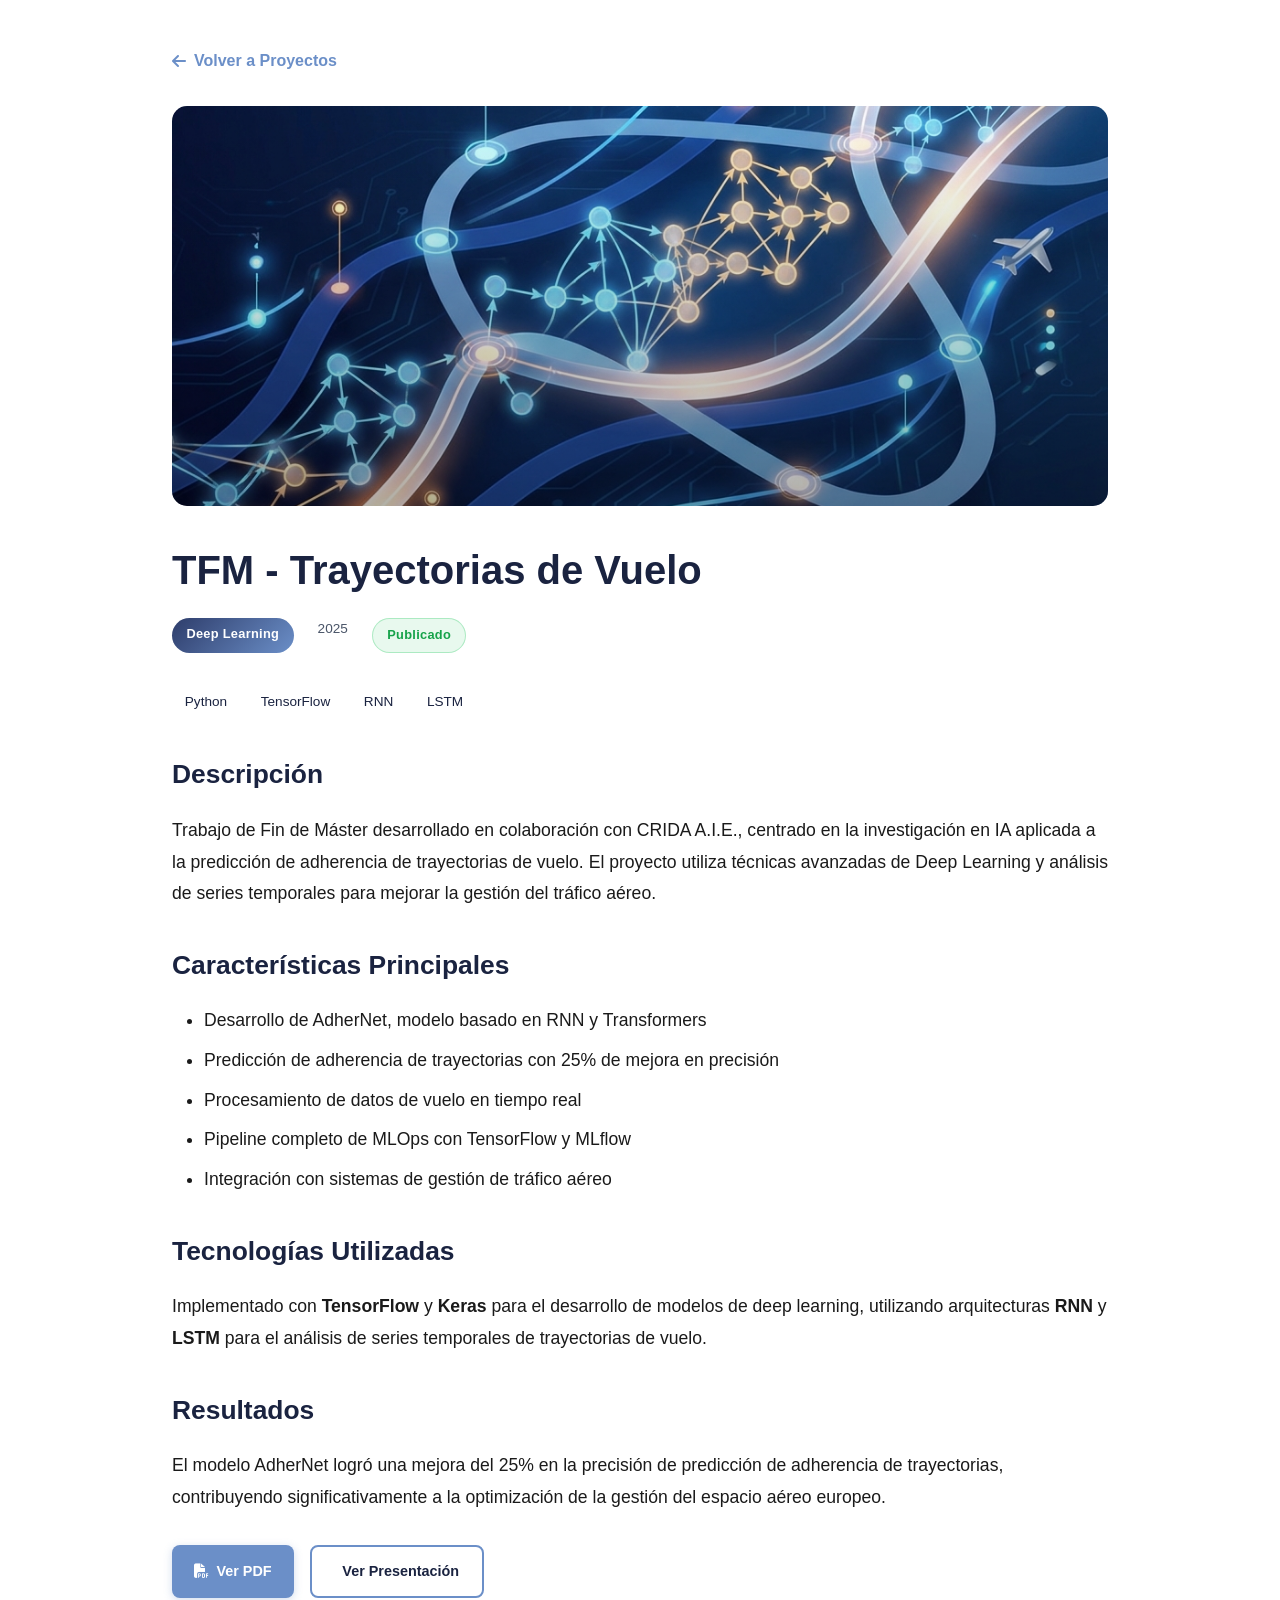
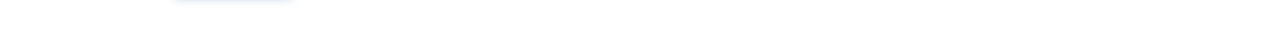
==== project-flight-trajectories.html @ 65b8dfd3 "feat: Add new project detail pages and assets, updating portfolio navigation and styling." ====
<!DOCTYPE html>
<html lang="es">

<head>
    <meta charset="UTF-8">
    <meta name="viewport" content="width=device-width, initial-scale=1.0">
    <meta name="description" content="TFM - Trayectorias de Vuelo - Proyecto de Rubén González Velasco">
    <title>TFM - Trayectorias de Vuelo - Rubén González Velasco</title>

    <link rel="stylesheet" href="https://cdnjs.cloudflare.com/ajax/libs/font-awesome/6.4.0/css/all.min.css">
    <link rel="stylesheet" href="style.css">

    <style>
        .project-detail {
            max-width: 1000px;
            margin: 0 auto;
            padding: 3rem 2rem;
        }

        .back-button {
            display: inline-flex;
            align-items: center;
            gap: 0.5rem;
            color: var(--accent);
            text-decoration: none;
            font-weight: 600;
            margin-bottom: 2rem;
            transition: all 0.3s ease;
        }

        .back-button:hover {
            gap: 0.8rem;
            color: var(--accent-hover);
        }

        .project-hero {
            width: 100%;
            height: 400px;
            background-size: cover;
            background-position: center;
            border-radius: 15px;
            margin-bottom: 2rem;
            position: relative;
            overflow: hidden;
        }

        .project-hero::before {
            content: '';
            position: absolute;
            inset: 0;
            background: linear-gradient(to bottom, transparent, rgba(0, 0, 0, 0.3));
        }

        .project-detail h1 {
            color: var(--primary);
            font-size: 2.5rem;
            margin-bottom: 1rem;
        }

        .project-info {
            display: flex;
            gap: 1.5rem;
            margin-bottom: 2rem;
            flex-wrap: wrap;
        }

        .project-detail-content {
            line-height: 1.8;
            font-size: 1.1rem;
        }

        .project-detail-content h2 {
            color: var(--primary);
            margin-top: 2rem;
            margin-bottom: 1rem;
        }

        .project-detail-content ul {
            margin-left: 2rem;
            margin-bottom: 1.5rem;
        }

        .project-detail-content li {
            margin-bottom: 0.5rem;
        }

        .project-links {
            display: flex;
            gap: 1rem;
            margin-top: 2rem;
            flex-wrap: wrap;
        }
    </style>
</head>

<body>
    <main class="main-content" style="margin-left: 0; width: 100%;">
        <div class="project-detail">
            <a href="index.html#proyectos" class="back-button">
                <i class="fas fa-arrow-left"></i> Volver a Proyectos
            </a>

            <div class="project-hero" style="background-image: url('images/projects/flight_trajectories.png');"></div>

            <h1>TFM - Trayectorias de Vuelo</h1>

            <div class="project-info">
                <span class="project-category">Deep Learning</span>
                <span class="project-year">2025</span>
                <span class="project-status published">Publicado</span>
            </div>

            <div class="tech-badges" style="margin-bottom: 2rem;">
                <span class="badge">Python</span>
                <span class="badge">TensorFlow</span>
                <span class="badge">RNN</span>
                <span class="badge">LSTM</span>
            </div>

            <div class="project-detail-content">
                <h2>Descripción</h2>
                <p>
                    Trabajo de Fin de Máster desarrollado en colaboración con CRIDA A.I.E., centrado en la investigación
                    en IA
                    aplicada a la predicción de adherencia de trayectorias de vuelo. El proyecto utiliza técnicas
                    avanzadas de
                    Deep Learning y análisis de series temporales para mejorar la gestión del tráfico aéreo.
                </p>

                <h2>Características Principales</h2>
                <ul>
                    <li>Desarrollo de AdherNet, modelo basado en RNN y Transformers</li>
                    <li>Predicción de adherencia de trayectorias con 25% de mejora en precisión</li>
                    <li>Procesamiento de datos de vuelo en tiempo real</li>
                    <li>Pipeline completo de MLOps con TensorFlow y MLflow</li>
                    <li>Integración con sistemas de gestión de tráfico aéreo</li>
                </ul>

                <h2>Tecnologías Utilizadas</h2>
                <p>
                    Implementado con <strong>TensorFlow</strong> y <strong>Keras</strong> para el desarrollo de modelos
                    de deep learning,
                    utilizando arquitecturas <strong>RNN</strong> y <strong>LSTM</strong> para el análisis de series
                    temporales de
                    trayectorias de vuelo.
                </p>

                <h2>Resultados</h2>
                <p>
                    El modelo AdherNet logró una mejora del 25% en la precisión de predicción de adherencia de
                    trayectorias,
                    contribuyendo significativamente a la optimización de la gestión del espacio aéreo europeo.
                </p>

                <div class="project-links">
                    <a href="https://github.com/RubenGonV/RubenGonV/blob/main/docs/TFM_Ruben.pdf" class="project-link"
                        target="_blank">
                        <i class="fas fa-file-pdf"></i> Ver PDF
                    </a>
                    <a href="https://github.com/RubenGonV/RubenGonV/blob/main/docs/TFM_Presentacion.pdf"
                        class="project-link secondary" target="_blank">
                        <i class="fas fa-presentation"></i> Ver Presentación
                    </a>
                </div>
            </div>
        </div>
    </main>
</body>

</html>
---- style.css ----
* {
    margin: 0;
    padding: 0;
    box-sizing: border-box;
}

:root {
    --primary-dark: #0A0E1A;
    --primary: #1A2340;
    --primary-light: #2E3D6B;
    --accent: #6B8FC8;
    --accent-light: #8BA8E0;
    --accent-hover: #5A7FB8;
    --background: #FFFFFF;
    --surface: #F0F4F8;
    --text-primary: #1A1A1A;
    --text-secondary: #4A5568;
    --border: #D1D9E6;
}

body {
    font-family: 'Segoe UI', Tahoma, Geneva, Verdana, sans-serif;
    color: var(--text-primary);
    line-height: 1.6;
    background-color: var(--background);
    width: 100%;
    overflow-x: hidden;
}

/* Navegación Lateral */
.sidebar {
    position: fixed;
    left: 0;
    top: 0;
    width: 280px;
    height: 100vh;
    background: linear-gradient(180deg, var(--primary-dark) 0%, var(--primary) 100%);
    color: white;
    padding: 2rem 0;
    overflow-y: auto;
    z-index: 1000;
    transition: transform 0.3s ease;
}

.sidebar-header {
    text-align: center;
    padding: 0 1.5rem 2rem;
    border-bottom: 1px solid rgba(255, 255, 255, 0.1);
}

.profile-img {
    width: 130px;
    height: 130px;
    border-radius: 50%;
    border: 4px solid rgba(255, 255, 255, 0.2);
    margin-bottom: 1rem;
    object-fit: cover;
    background: var(--primary-light);
}

.sidebar-header h2 {
    font-size: 1.3rem;
    margin-bottom: 0.3rem;
}

.sidebar-header p {
    font-size: 0.9rem;
    opacity: 0.8;
}

.sidebar-nav {
    padding: 2rem 0;
}

.nav-link {
    display: flex;
    align-items: center;
    padding: 0.8rem 1.5rem;
    color: rgba(255, 255, 255, 0.8);
    text-decoration: none;
    transition: all 0.3s ease;
    border-left: 3px solid transparent;
}

.nav-link i {
    margin-right: 0.8rem;
    width: 20px;
}

.nav-link:hover,
.nav-link.active {
    background: rgba(255, 255, 255, 0.1);
    color: white;
    border-left-color: var(--accent);
}

.cv-links {
    padding: 1.5rem;
    border-top: 1px solid rgba(255, 255, 255, 0.1);
}

.cv-link {
    display: inline-block;
    padding: 0.6rem 1.2rem;
    background: rgba(255, 255, 255, 0.1);
    color: white;
    text-decoration: none;
    border-radius: 5px;
    margin: 0.3rem;
    transition: background 0.3s ease;
    font-size: 0.9rem;
}

.cv-link:hover {
    background: var(--accent);
}

/* Menú Hamburguesa */
.mobile-header {
    display: none;
    position: fixed;
    top: 0;
    left: 0;
    right: 0;
    background: var(--primary-dark);
    padding: 1rem;
    z-index: 1001;
    align-items: center;
    justify-content: space-between;
}

.mobile-header h2 {
    color: white;
    font-size: 1.2rem;
}

.hamburger {
    background: none;
    border: none;
    color: white;
    font-size: 1.5rem;
    cursor: pointer;
}

/* Contenido Principal */
.main-content {
    margin-left: 280px;
    min-height: 100vh;
    width: calc(100% - 280px);
}

section {
    padding: 5rem 3rem;
    max-width: 1200px;
    margin: 0 auto;
    width: 100%;
    box-sizing: border-box;
}

/* Override section styles for full-width sections */
#inicio,
#contacto {
    max-width: none;
    width: 100%;
}

.section-title {
    font-size: 2.5rem;
    color: var(--primary);
    margin-bottom: 2rem;
    position: relative;
    display: inline-block;
}

.section-title::after {
    content: '';
    position: absolute;
    bottom: -10px;
    left: 0;
    width: 60px;
    height: 4px;
    background: var(--accent);
}

/* Hero Section */
#inicio {
    color: white;
    min-height: 100vh;
    height: 100vh;
    display: flex;
    flex-direction: column;
    justify-content: center;
    position: relative;
    overflow: hidden;
    padding: 0;
    max-width: none;
    width: 100%;
    margin: 0;
}

.background-video {
    position: absolute;
    top: 0;
    left: 0;
    width: 100%;
    height: 100%;
    min-width: 100%;
    min-height: 100%;
    object-fit: cover;
    z-index: 0;
}

#inicio::before {
    content: '';
    position: absolute;
    top: 0;
    left: 0;
    right: 0;
    bottom: 0;
    background: rgba(0, 0, 0, 0.3);
    z-index: 1;
}

.hero-content {
    position: relative;
    z-index: 2;
    padding: 5rem 3rem;
    max-width: 1200px;
    margin: 0 auto;
    width: 100%;
}

.hero-content h1 {
    font-size: 3.5rem;
    margin-bottom: 1rem;
    animation: fadeInUp 1s ease;
}

.typing-text {
    font-size: 1.8rem;
    color: var(--accent);
    margin-bottom: 1.5rem;
    min-height: 2.5rem;
}

.hero-description {
    font-size: 1.2rem;
    margin-bottom: 2rem;
    opacity: 0.9;
    max-width: 600px;
}

.cta-buttons {
    display: flex;
    gap: 1rem;
    flex-wrap: wrap;
}

.btn {
    padding: 1rem 2rem;
    border-radius: 5px;
    text-decoration: none;
    font-weight: 600;
    transition: all 0.3s ease;
    display: inline-block;
}

.btn-primary {
    background: var(--accent);
    color: white;
}

.btn-primary:hover {
    background: var(--accent-hover);
    transform: translateY(-2px);
    box-shadow: 0 5px 15px rgba(74, 144, 226, 0.3);
}

.btn-outline {
    border: 2px solid white;
    color: white;
}

.btn-outline:hover {
    background: white;
    color: var(--primary);
}

.social-links {
    margin-top: 2rem;
    display: flex;
    gap: 1rem;
}

.social-link {
    width: 45px;
    height: 45px;
    border-radius: 50%;
    background: rgba(255, 255, 255, 0.1);
    display: flex;
    align-items: center;
    justify-content: center;
    color: white;
    text-decoration: none;
    transition: all 0.3s ease;
}

.social-link:hover {
    background: var(--accent);
    transform: translateY(-3px);
}

/* About Section */
.about-content {
    display: grid;
    grid-template-columns: 1fr 1fr;
    gap: 3rem;
    align-items: start;
}

.about-text {
    font-size: 1.1rem;
    line-height: 1.8;
}

.highlights {
    background: var(--surface);
    padding: 2rem;
    border-radius: 10px;
    border-left: 4px solid var(--accent);
}

.highlights h3 {
    color: var(--primary);
    margin-bottom: 1rem;
}

.highlights ul {
    list-style: none;
}

.highlights li {
    padding: 0.5rem 0;
    display: flex;
    align-items: center;
}

.highlights li i {
    color: var(--accent);
    margin-right: 0.8rem;
}

.languages {
    margin-top: 1.5rem;
}

.language-tag {
    display: inline-block;
    padding: 0.5rem 1rem;
    background: white;
    border: 1px solid var(--border);
    border-radius: 20px;
    margin: 0.3rem;
    font-size: 0.9rem;
}

/* Experience Section */
.experience-card {
    background: var(--surface);
    border: 1px solid var(--border);
    border-radius: 10px;
    padding: 2rem;
    display: flex;
    gap: 2rem;
    transition: all 0.3s ease;
    margin-bottom: 2rem;
}

.experience-card:hover {
    box-shadow: 0 5px 20px rgba(0, 0, 0, 0.1);
    transform: translateY(-5px);
}

.company-logo {
    width: 80px;
    height: 80px;
    object-fit: contain;
    flex-shrink: 0;
    background: white;
    display: flex;
    align-items: center;
    justify-content: center;
    border-radius: 10px;
}

.experience-details h3 {
    color: var(--primary);
    font-size: 1.5rem;
    margin-bottom: 0.5rem;
}

.company-name {
    color: var(--accent);
    font-weight: 600;
    font-size: 1.1rem;
}

.experience-meta {
    color: var(--text-secondary);
    margin: 0.5rem 0 1rem;
}

.experience-bullets {
    list-style: none;
    margin: 1rem 0;
}

.experience-bullets li {
    padding: 0.5rem 0;
    padding-left: 1.5rem;
    position: relative;
}

.experience-bullets li::before {
    content: '▸';
    position: absolute;
    left: 0;
    color: var(--accent);
}

.tech-badges {
    display: flex;
    flex-wrap: wrap;
    gap: 0.5rem;
    margin-top: 1rem;
}

.badge {
    padding: 0.4rem 0.8rem;
    background: white;
    border-radius: 5px;
    font-size: 0.85rem;
    color: var(--primary);
}

/* Projects Section */
#proyectos {
    background: white;
}

.projects-grid {
    display: grid;
    grid-template-columns: repeat(auto-fit, minmax(320px, 1fr));
    gap: 2.5rem;
}

/* Project Card Link Wrapper */
.project-card-link {
    text-decoration: none;
    color: inherit;
    display: block;
}

.project-card {
    background: white;
    border-radius: 15px;
    overflow: hidden;
    border: 1px solid var(--border);
    transition: all 0.4s cubic-bezier(0.4, 0, 0.2, 1);
    position: relative;
    box-shadow: 0 4px 6px rgba(0, 0, 0, 0.05);
}

.project-card:hover {
    transform: translateY(-12px);
    box-shadow: 0 20px 40px rgba(0, 0, 0, 0.15);
    border-color: var(--accent);
}

/* Featured Badge */
.featured-badge {
    position: absolute;
    top: 15px;
    right: 15px;
    background: linear-gradient(135deg, #FFD700, #FFA500);
    color: white;
    padding: 0.5rem 1rem;
    border-radius: 20px;
    font-size: 0.85rem;
    font-weight: 600;
    z-index: 10;
    display: flex;
    align-items: center;
    gap: 0.4rem;
    box-shadow: 0 4px 12px rgba(255, 165, 0, 0.4);
    animation: pulse 2s ease-in-out infinite;
}

.featured-badge i {
    font-size: 0.9rem;
}

@keyframes pulse {

    0%,
    100% {
        transform: scale(1);
        box-shadow: 0 4px 12px rgba(255, 165, 0, 0.4);
    }

    50% {
        transform: scale(1.05);
        box-shadow: 0 6px 20px rgba(255, 165, 0, 0.6);
    }
}

/* Project Image with Background */
.project-image {
    width: 100%;
    height: 280px;
    background-size: cover;
    background-position: center;
    background-repeat: no-repeat;
    position: relative;
    overflow: hidden;
}

.project-image::before {
    content: '';
    position: absolute;
    top: 0;
    left: 0;
    right: 0;
    bottom: 0;
    background: linear-gradient(135deg, rgba(26, 35, 64, 0.7), rgba(107, 143, 200, 0.5));
    opacity: 0.3;
    transition: opacity 0.4s ease;
}

.project-card:hover .project-image::before {
    opacity: 0.1;
}

/* Project Overlay */
.project-overlay {
    position: absolute;
    top: 0;
    left: 0;
    right: 0;
    bottom: 0;
    background: linear-gradient(to bottom, rgba(10, 14, 26, 0.85), rgba(26, 35, 64, 0.95));
    display: flex;
    align-items: center;
    justify-content: center;
    opacity: 0;
    transition: opacity 0.4s cubic-bezier(0.4, 0, 0.2, 1);
    padding: 2rem;
    backdrop-filter: blur(10px);
}

.project-card:hover .project-overlay {
    opacity: 1;
}

.project-overlay-content {
    text-align: center;
    color: white;
    transform: translateY(20px);
    transition: transform 0.4s cubic-bezier(0.4, 0, 0.2, 1);
}

.project-card:hover .project-overlay-content {
    transform: translateY(0);
}

.project-overlay-content h3 {
    font-size: 1.5rem;
    margin-bottom: 1rem;
    color: white;
}

.project-overlay-content .project-description {
    font-size: 0.95rem;
    line-height: 1.6;
    margin-bottom: 1.5rem;
    opacity: 0.95;
}

.project-overlay-content .project-links {
    display: flex;
    gap: 0.8rem;
    justify-content: center;
    flex-wrap: wrap;
}

/* Project Content */
.project-content {
    padding: 1.5rem;
    background: white;
}

.project-header {
    display: flex;
    justify-content: space-between;
    align-items: center;
    margin-bottom: 1rem;
}

.project-meta {
    display: flex;
    gap: 0.8rem;
    align-items: center;
}

.project-category {
    display: inline-block;
    padding: 0.4rem 0.9rem;
    background: linear-gradient(135deg, var(--primary-light), var(--accent));
    color: white;
    border-radius: 20px;
    font-size: 0.8rem;
    font-weight: 600;
    letter-spacing: 0.3px;
}

.project-year {
    font-size: 0.85rem;
    color: var(--text-secondary);
    font-weight: 500;
}

.project-status {
    padding: 0.4rem 0.9rem;
    border-radius: 20px;
    font-size: 0.8rem;
    font-weight: 600;
    letter-spacing: 0.3px;
}

.project-status.published {
    background: rgba(34, 197, 94, 0.1);
    color: #16a34a;
    border: 1px solid rgba(34, 197, 94, 0.3);
}

.project-status.in-progress {
    background: rgba(59, 130, 246, 0.1);
    color: #2563eb;
    border: 1px solid rgba(59, 130, 246, 0.3);
}

.project-content h3 {
    color: var(--primary);
    margin-bottom: 1rem;
    font-size: 1.3rem;
    transition: color 0.3s ease;
}

.project-card:hover .project-content h3 {
    color: var(--accent);
}

.project-content .project-description {
    color: var(--text-secondary);
    margin-bottom: 1rem;
    line-height: 1.7;
}

.project-content .tech-badges {
    display: flex;
    flex-wrap: wrap;
    gap: 0.5rem;
    margin-top: 1rem;
}

/* Project Links */
.project-links {
    display: flex;
    gap: 0.8rem;
    margin-top: 1rem;
}

.project-link {
    padding: 0.7rem 1.4rem;
    background: var(--accent);
    color: white;
    text-decoration: none;
    border-radius: 8px;
    font-size: 0.9rem;
    font-weight: 600;
    transition: all 0.3s ease;
    display: inline-flex;
    align-items: center;
    gap: 0.5rem;
    box-shadow: 0 2px 8px rgba(107, 143, 200, 0.3);
}

.project-link:hover {
    background: var(--accent-hover);
    transform: translateY(-2px);
    box-shadow: 0 4px 12px rgba(107, 143, 200, 0.4);
}

.project-link.secondary {
    background: white;
    color: var(--primary);
    border: 2px solid var(--accent);
    box-shadow: none;
}

.project-link.secondary:hover {
    background: var(--surface);
    border-color: var(--accent-hover);
}

/* Skills Section */
.skills-grid {
    display: grid;
    grid-template-columns: repeat(2, 1fr);
    gap: 2rem;
}

.skill-category {
    background: var(--surface);
    padding: 2rem;
    border-radius: 10px;
    border: 1px solid var(--border);
}

.skill-category h3 {
    color: var(--primary);
    margin-bottom: 1.5rem;
    display: flex;
    align-items: center;
    gap: 0.5rem;
}

.skill-category h3 i {
    color: var(--accent);
}

.skills-list {
    display: flex;
    flex-wrap: wrap;
    gap: 0.8rem;
}

.skill-tag {
    padding: 0.6rem 1.2rem;
    background: white;
    border-radius: 5px;
    font-size: 0.9rem;
    border: 1px solid var(--border);
    transition: all 0.3s ease;
}

.skill-tag:hover {
    background: var(--accent);
    color: white;
    border-color: var(--accent);
    transform: translateY(-2px);
}

/* Education Section */
#educacion {
    background: white;
}

.education-timeline {
    display: flex;
    flex-direction: column;
    gap: 2rem;
}

.education-card {
    background: var(--surface);
    border-radius: 10px;
    padding: 2rem;
    display: flex;
    gap: 2rem;
    border: 1px solid var(--border);
    transition: all 0.3s ease;
}

.education-card:hover {
    box-shadow: 0 5px 20px rgba(0, 0, 0, 0.1);
}

.university-logo {
    width: 80px;
    height: 80px;
    object-fit: contain;
    flex-shrink: 0;
    background: white;
    display: flex;
    align-items: center;
    justify-content: center;
    border-radius: 10px;
}

.education-details h3 {
    color: var(--primary);
    font-size: 1.3rem;
    margin-bottom: 0.5rem;
}

.education-meta {
    color: var(--text-secondary);
    margin-bottom: 1rem;
}

.gpa {
    display: inline-block;
    padding: 0.4rem 1rem;
    background: white;
    border-radius: 5px;
    font-weight: 600;
    color: var(--accent);
    margin-right: 1rem;
}

/* Contact Section */
#contacto {
    color: white;
    text-align: center;
    position: relative;
    overflow: hidden;
    padding: 5rem 3rem;
    max-width: none;
    width: 100%;
    margin: 0;
}

#contacto .background-video {
    position: absolute;
    top: 0;
    left: 0;
    width: 100%;
    height: 100%;
    min-width: 100%;
    min-height: 100%;
    object-fit: cover;
    z-index: 0;
}

#contacto::before {
    content: '';
    position: absolute;
    top: 0;
    left: 0;
    right: 0;
    bottom: 0;
    background: rgba(0, 0, 0, 0.3);
    z-index: 1;
}

#contacto .section-title {
    color: white;
    position: relative;
    z-index: 2;
}

#contacto .section-title::after {
    background: var(--accent);
    left: 50%;
    transform: translateX(-50%);
}

.contact-subtitle {
    font-size: 1.3rem;
    margin-bottom: 3rem;
    opacity: 0.9;
    position: relative;
    z-index: 2;
}

.contact-grid {
    display: grid;
    grid-template-columns: repeat(auto-fit, minmax(250px, 1fr));
    gap: 2rem;
    max-width: 900px;
    margin: 0 auto 3rem;
    position: relative;
    z-index: 2;
}

.contact-item {
    background: rgba(255, 255, 255, 0.1);
    padding: 2rem;
    border-radius: 10px;
    transition: all 0.3s ease;
}

.contact-item:hover {
    background: rgba(255, 255, 255, 0.15);
    transform: translateY(-5px);
}

.contact-item i {
    font-size: 2.5rem;
    color: var(--accent);
    margin-bottom: 1rem;
}

.contact-item h3 {
    font-size: 1.1rem;
    margin-bottom: 0.5rem;
}

.contact-item a {
    color: white;
    text-decoration: none;
    opacity: 0.9;
}

.contact-item a:hover {
    opacity: 1;
    text-decoration: underline;
}

.availability {
    font-size: 1.1rem;
    padding: 1.5rem;
    background: rgba(74, 144, 226, 0.2);
    border-radius: 10px;
    max-width: 600px;
    margin: 2rem auto 0;
    position: relative;
    z-index: 2;
}

/* Animations */
@keyframes fadeInUp {
    from {
        opacity: 0;
        transform: translateY(30px);
    }

    to {
        opacity: 1;
        transform: translateY(0);
    }
}

.fade-in {
    opacity: 0;
    animation: fadeInUp 0.8s ease forwards;
}

/* Responsive */
@media (max-width: 1024px) {
    .sidebar {
        transform: translateX(-100%);
    }

    .sidebar.active {
        transform: translateX(0);
    }

    .mobile-header {
        display: flex;
    }

    .main-content {
        margin-left: 0;
        padding-top: 60px;
        width: 100%;
    }

    section {
        padding: 3rem 1.5rem;
    }

    .about-content,
    .skills-grid {
        grid-template-columns: 1fr;
    }

    .projects-grid {
        grid-template-columns: 1fr;
    }

    .hero-content h1 {
        font-size: 2.5rem;
    }

    .typing-text {
        font-size: 1.3rem;
    }

    .experience-card,
    .education-card {
        flex-direction: column;
        text-align: center;
    }

    .company-logo,
    .university-logo {
        margin: 0 auto;
    }

    /* Project cards responsive */
    .project-image {
        height: 220px;
    }

    .featured-badge {
        top: 10px;
        right: 10px;
        padding: 0.4rem 0.8rem;
        font-size: 0.75rem;
    }

    .project-overlay {
        padding: 1.5rem;
    }

    .project-overlay-content h3 {
        font-size: 1.3rem;
    }

    .project-overlay-content .project-description {
        font-size: 0.9rem;
    }
}

@media (max-width: 768px) {
    .section-title {
        font-size: 2rem;
    }

    .hero-content h1 {
        font-size: 2rem;
    }

    .typing-text {
        font-size: 1.1rem;
    }

    .cta-buttons {
        flex-direction: column;
    }

    .btn {
        width: 100%;
        text-align: center;
    }

    .contact-grid {
        grid-template-columns: 1fr;
    }

    /* Project cards mobile */
    .project-image {
        height: 200px;
    }

    .project-meta {
        flex-wrap: wrap;
    }

    .project-header {
        flex-direction: column;
        align-items: flex-start;
        gap: 0.8rem;
    }
}
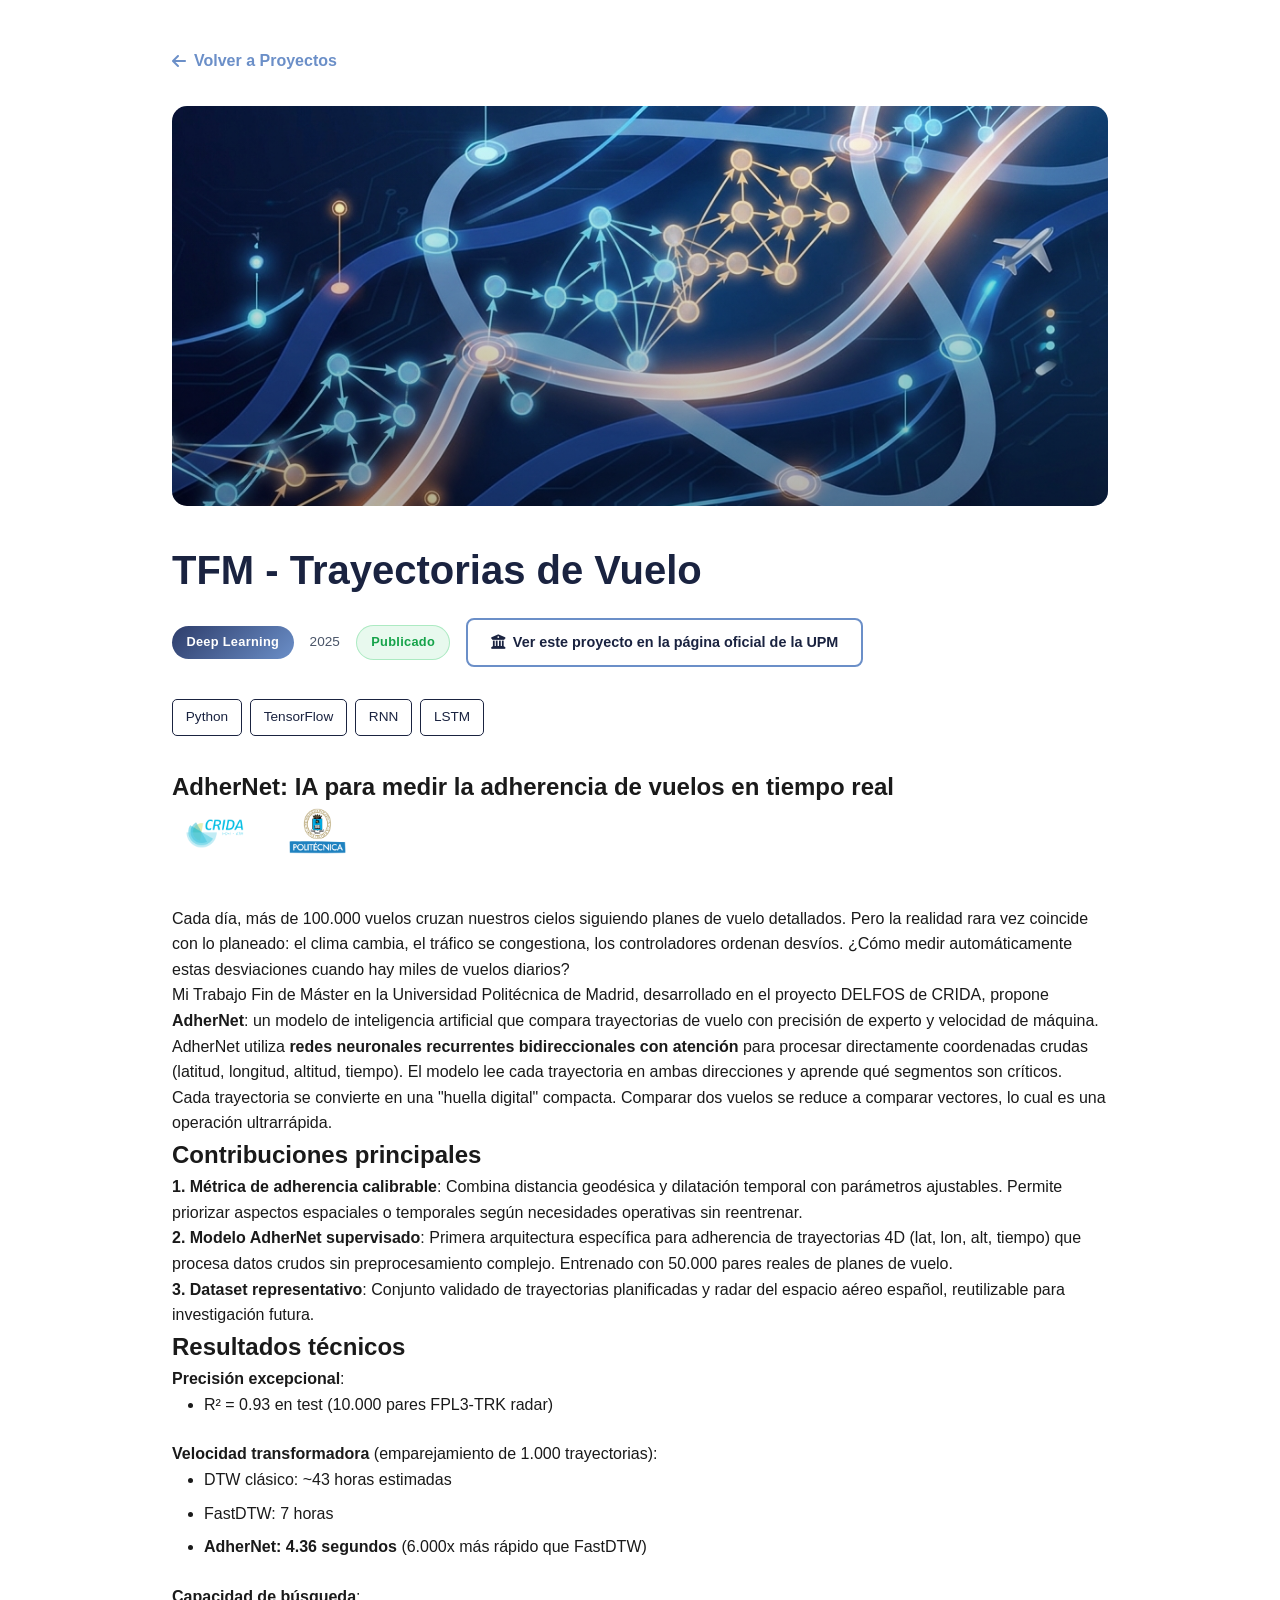
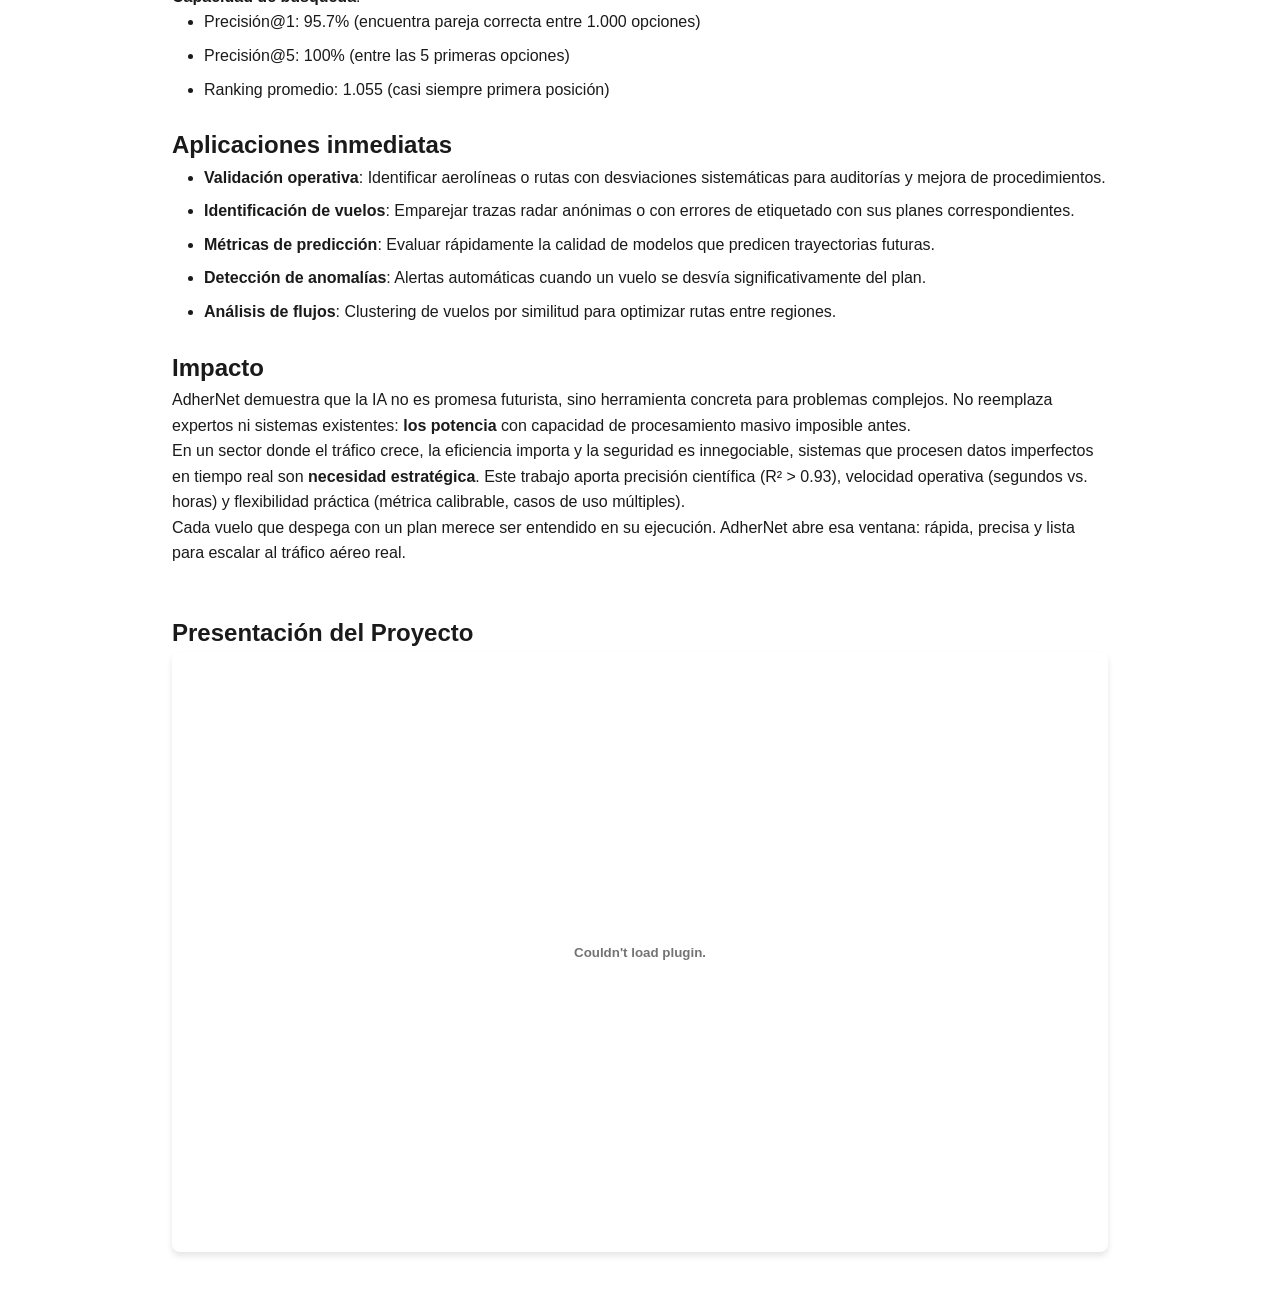
==== commit 4e2452c7: "feat: Add detailed AdherNet project description and presentation images to the flight trajectories p" ====
--- a/project-flight-trajectories.html
+++ b/project-flight-trajectories.html
@@ -59,20 +59,10 @@
 
         .project-info {
             display: flex;
-            gap: 1.5rem;
+            gap: 1rem;
             margin-bottom: 2rem;
             flex-wrap: wrap;
-        }
-
-        .project-detail-content {
-            line-height: 1.8;
-            font-size: 1.1rem;
-        }
-
-        .project-detail-content h2 {
-            color: var(--primary);
-            margin-top: 2rem;
-            margin-bottom: 1rem;
+            align-items: center;
         }
 
         .project-detail-content ul {
@@ -86,9 +76,11 @@
 
         .project-links {
             display: flex;
-            gap: 1rem;
-            margin-top: 2rem;
             flex-wrap: wrap;
+        }
+
+        .badge {
+            border: 1px solid var(--primary);
         }
     </style>
 </head>
@@ -108,6 +100,9 @@
                 <span class="project-category">Deep Learning</span>
                 <span class="project-year">2025</span>
                 <span class="project-status published">Publicado</span>
+                <a href="https://oa.upm.es/90980" class="project-link secondary" target="_blank">
+                    <i class="fas fa-university"></i> Ver este proyecto en la página oficial de la UPM
+                </a>
             </div>
 
             <div class="tech-badges" style="margin-bottom: 2rem;">
@@ -118,49 +113,109 @@
             </div>
 
             <div class="project-detail-content">
-                <h2>Descripción</h2>
-                <p>
-                    Trabajo de Fin de Máster desarrollado en colaboración con CRIDA A.I.E., centrado en la investigación
-                    en IA
-                    aplicada a la predicción de adherencia de trayectorias de vuelo. El proyecto utiliza técnicas
-                    avanzadas de
-                    Deep Learning y análisis de series temporales para mejorar la gestión del tráfico aéreo.
-                </p>
-
-                <h2>Características Principales</h2>
-                <ul>
-                    <li>Desarrollo de AdherNet, modelo basado en RNN y Transformers</li>
-                    <li>Predicción de adherencia de trayectorias con 25% de mejora en precisión</li>
-                    <li>Procesamiento de datos de vuelo en tiempo real</li>
-                    <li>Pipeline completo de MLOps con TensorFlow y MLflow</li>
-                    <li>Integración con sistemas de gestión de tráfico aéreo</li>
-                </ul>
-
-                <h2>Tecnologías Utilizadas</h2>
-                <p>
-                    Implementado con <strong>TensorFlow</strong> y <strong>Keras</strong> para el desarrollo de modelos
-                    de deep learning,
-                    utilizando arquitecturas <strong>RNN</strong> y <strong>LSTM</strong> para el análisis de series
-                    temporales de
-                    trayectorias de vuelo.
-                </p>
-
-                <h2>Resultados</h2>
-                <p>
-                    El modelo AdherNet logró una mejora del 25% en la precisión de predicción de adherencia de
-                    trayectorias,
-                    contribuyendo significativamente a la optimización de la gestión del espacio aéreo europeo.
-                </p>
-
-                <div class="project-links">
-                    <a href="https://github.com/RubenGonV/RubenGonV/blob/main/docs/TFM_Ruben.pdf" class="project-link"
-                        target="_blank">
-                        <i class="fas fa-file-pdf"></i> Ver PDF
-                    </a>
-                    <a href="https://github.com/RubenGonV/RubenGonV/blob/main/docs/TFM_Presentacion.pdf"
-                        class="project-link secondary" target="_blank">
-                        <i class="fas fa-presentation"></i> Ver Presentación
-                    </a>
+                <h2>AdherNet: IA para medir la adherencia de vuelos en tiempo real</h2>
+
+                <div style="display: flex; align-items: center; gap: 1.5rem; margin-bottom: 1.5rem;">
+                    <img src="images/crida-logo.png" alt="CRIDA Logo" style="height: 50px; object-fit: contain;">
+                    <img src="images/upm-logo.png" alt="UPM Logo" style="height: 50px; object-fit: contain;">
+                </div>
+
+                <br>
+                <p>
+                    Cada día, más de 100.000 vuelos cruzan nuestros cielos siguiendo planes de vuelo detallados. Pero la
+                    realidad rara vez coincide con lo planeado: el clima cambia, el tráfico se congestiona, los
+                    controladores ordenan desvíos. ¿Cómo medir automáticamente estas desviaciones cuando hay miles de
+                    vuelos diarios?
+                </p>
+                <p>
+                    Mi Trabajo Fin de Máster en la Universidad Politécnica de Madrid, desarrollado en el proyecto DELFOS
+                    de CRIDA, propone <strong>AdherNet</strong>: un modelo de inteligencia artificial que compara
+                    trayectorias de vuelo con precisión de experto y velocidad de máquina.
+                </p>
+
+                <p>
+                    AdherNet utiliza <strong>redes neuronales recurrentes bidireccionales con atención</strong> para
+                    procesar directamente coordenadas crudas (latitud, longitud, altitud, tiempo). El modelo lee cada
+                    trayectoria en ambas direcciones y aprende qué segmentos son críticos.
+                </p>
+                <p>
+                    Cada trayectoria se convierte en una "huella digital" compacta. Comparar dos vuelos se reduce a
+                    comparar vectores, lo cual es una operación ultrarrápida.
+                </p>
+
+                <h2>Contribuciones principales</h2>
+                <p>
+                    <strong>1. Métrica de adherencia calibrable</strong>: Combina distancia geodésica y dilatación
+                    temporal con parámetros ajustables. Permite priorizar aspectos espaciales o temporales según
+                    necesidades operativas sin reentrenar.
+                </p>
+                <p>
+                    <strong>2. Modelo AdherNet supervisado</strong>: Primera arquitectura específica para adherencia de
+                    trayectorias 4D (lat, lon, alt, tiempo) que procesa datos crudos sin preprocesamiento complejo.
+                    Entrenado con 50.000 pares reales de planes de vuelo.
+                </p>
+                <p>
+                    <strong>3. Dataset representativo</strong>: Conjunto validado de trayectorias planificadas y radar
+                    del espacio aéreo español, reutilizable para investigación futura.
+                </p>
+
+                <h2>Resultados técnicos</h2>
+                <p><strong>Precisión excepcional</strong>:</p>
+                <ul>
+                    <li>R² = 0.93 en test (10.000 pares FPL3-TRK radar)</li>
+                </ul>
+
+                <p><strong>Velocidad transformadora</strong> (emparejamiento de 1.000 trayectorias):</p>
+                <ul>
+                    <li>DTW clásico: ~43 horas estimadas</li>
+                    <li>FastDTW: 7 horas</li>
+                    <li><strong>AdherNet: 4.36 segundos</strong> (6.000x más rápido que FastDTW)</li>
+                </ul>
+
+                <p><strong>Capacidad de búsqueda</strong>:</p>
+                <ul>
+                    <li>Precisión@1: 95.7% (encuentra pareja correcta entre 1.000 opciones)</li>
+                    <li>Precisión@5: 100% (entre las 5 primeras opciones)</li>
+                    <li>Ranking promedio: 1.055 (casi siempre primera posición)</li>
+                </ul>
+
+                <h2>Aplicaciones inmediatas</h2>
+                <ul>
+                    <li><strong>Validación operativa</strong>: Identificar aerolíneas o rutas con desviaciones
+                        sistemáticas para auditorías y mejora de procedimientos.</li>
+                    <li><strong>Identificación de vuelos</strong>: Emparejar trazas radar anónimas o con errores de
+                        etiquetado con sus planes correspondientes.</li>
+                    <li><strong>Métricas de predicción</strong>: Evaluar rápidamente la calidad de modelos que predicen
+                        trayectorias futuras.</li>
+                    <li><strong>Detección de anomalías</strong>: Alertas automáticas cuando un vuelo se desvía
+                        significativamente del plan.</li>
+                    <li><strong>Análisis de flujos</strong>: Clustering de vuelos por similitud para optimizar rutas
+                        entre regiones.</li>
+                </ul>
+
+                <h2>Impacto</h2>
+                <p>
+                    AdherNet demuestra que la IA no es promesa futurista, sino herramienta concreta para problemas
+                    complejos. No reemplaza expertos ni sistemas existentes: <strong>los potencia</strong> con capacidad
+                    de procesamiento masivo imposible antes.
+                </p>
+                <p>
+                    En un sector donde el tráfico crece, la eficiencia importa y la seguridad es innegociable, sistemas
+                    que procesen datos imperfectos en tiempo real son <strong>necesidad estratégica</strong>. Este
+                    trabajo aporta precisión científica (R² > 0.93), velocidad operativa (segundos vs. horas) y
+                    flexibilidad práctica (métrica calibrable, casos de uso múltiples).
+                </p>
+                <p>
+                    Cada vuelo que despega con un plan merece ser entendido en su ejecución. AdherNet abre esa ventana:
+                    rápida, precisa y lista para escalar al tráfico aéreo real.
+                </p>
+
+                <div style="margin-top: 3rem;">
+                    <h2>Presentación del Proyecto</h2>
+                    <div
+                        style="width: 100%; height: 600px; border-radius: 8px; overflow: hidden; box-shadow: 0 4px 6px rgba(0,0,0,0.1);">
+                        <embed src="docs/TFM_Presentacion.pdf" type="application/pdf" width="100%" height="100%" />
+                    </div>
                 </div>
             </div>
         </div>
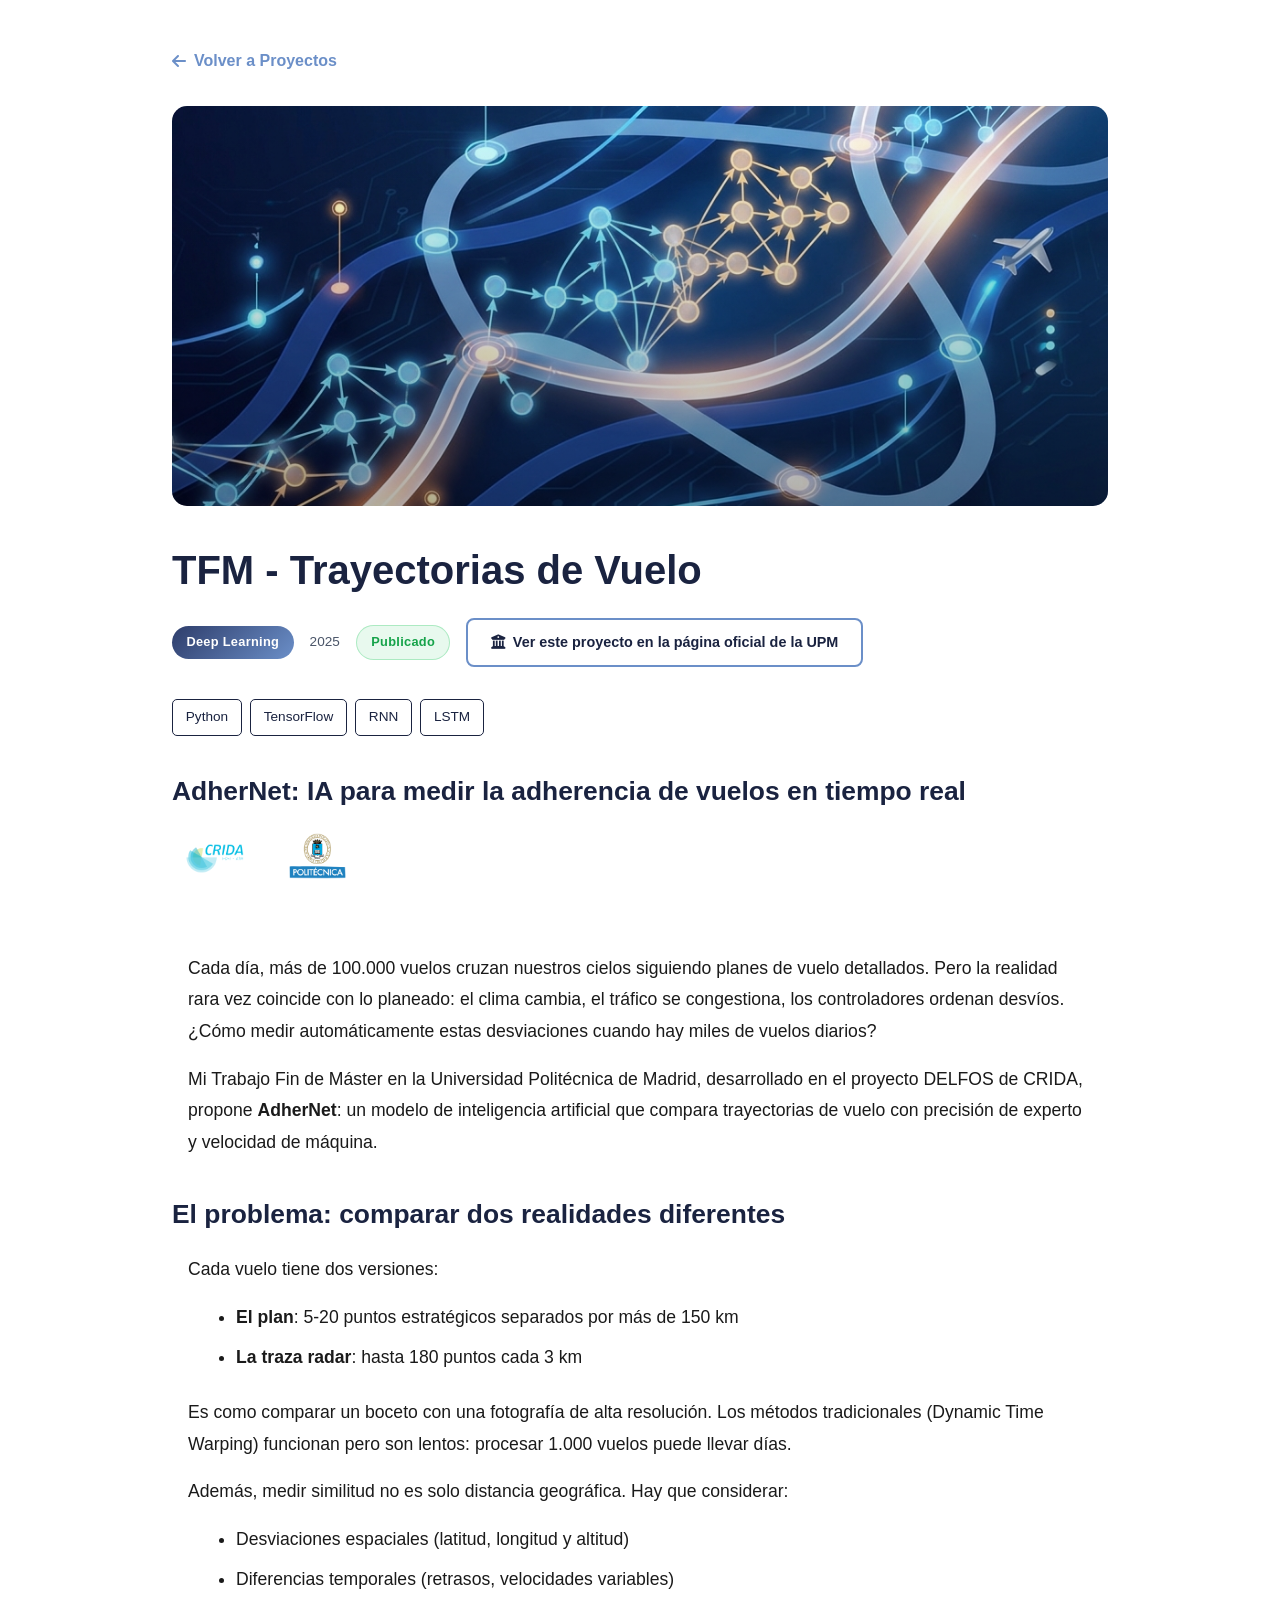
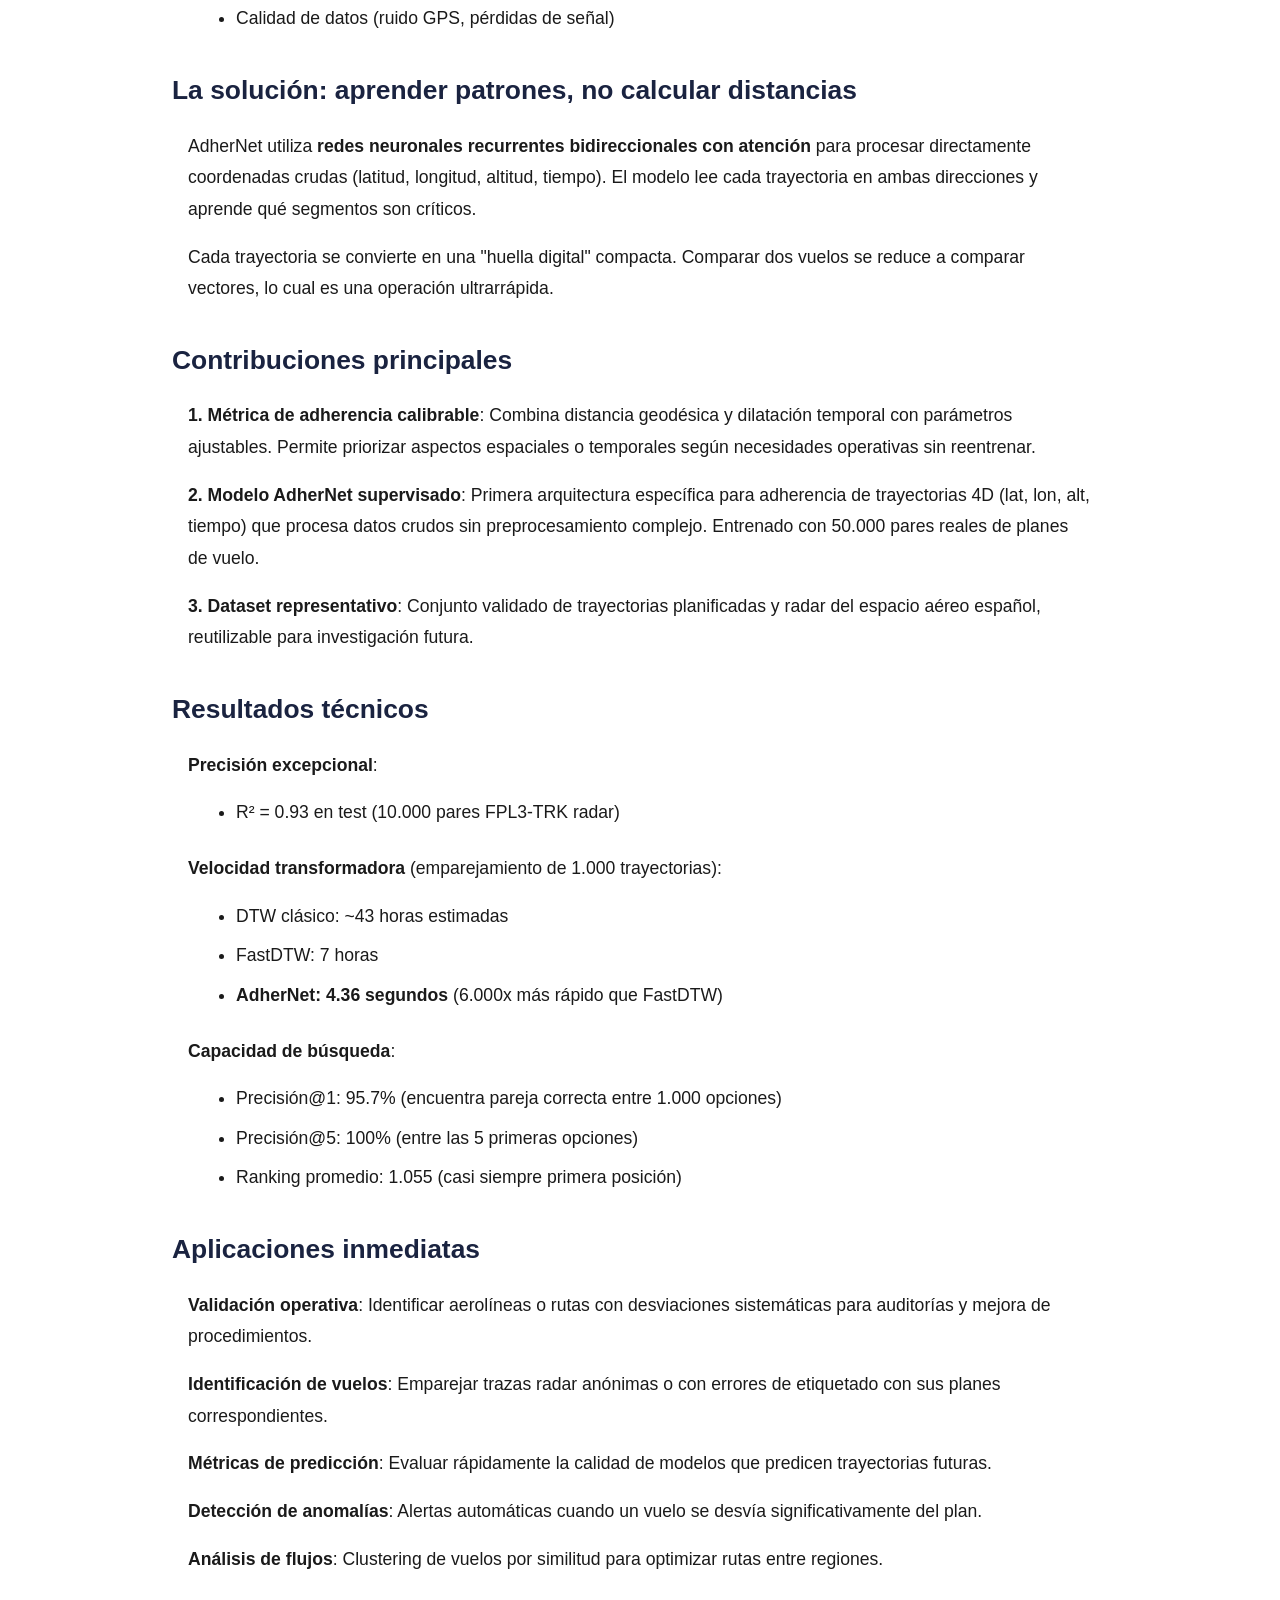
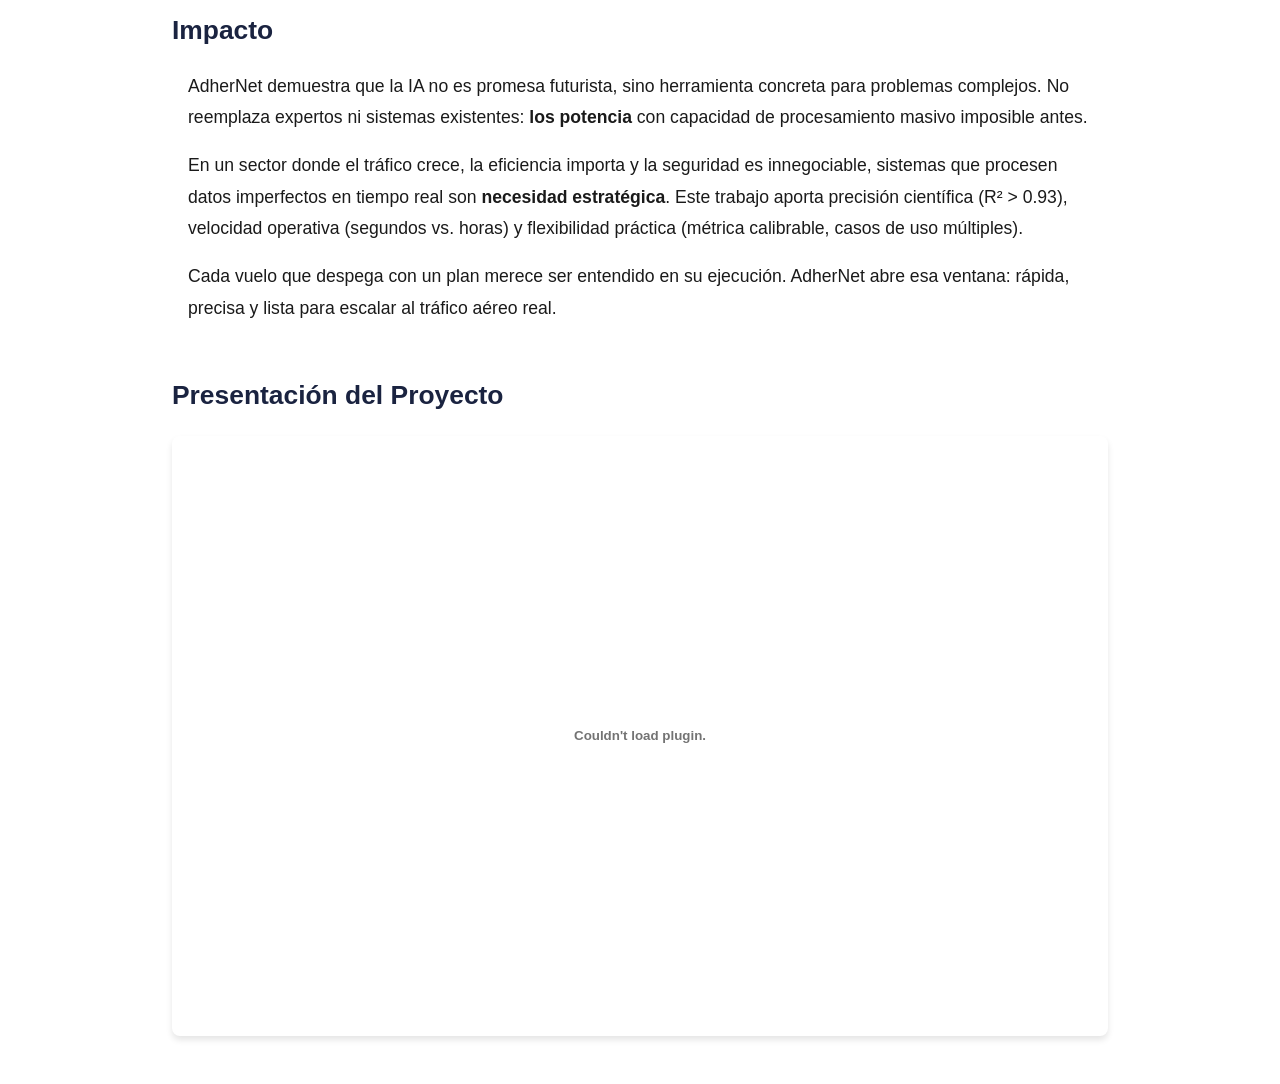
==== commit 4c1a1556: "feat: Enhance project detail page content and styling for flight trajectories project." ====
--- a/project-flight-trajectories.html
+++ b/project-flight-trajectories.html
@@ -11,6 +11,15 @@
     <link rel="stylesheet" href="style.css">
 
     <style>
+        p {
+            margin: 1rem;
+        }
+
+        li {
+            margin: 0;
+            margin-left: 2rem;
+        }
+
         .project-detail {
             max-width: 1000px;
             margin: 0 auto;
@@ -65,6 +74,17 @@
             align-items: center;
         }
 
+        .project-detail-content {
+            line-height: 1.8;
+            font-size: 1.1rem;
+        }
+
+        .project-detail-content h2 {
+            color: var(--primary);
+            margin-top: 2rem;
+            margin-bottom: 1rem;
+        }
+
         .project-detail-content ul {
             margin-left: 2rem;
             margin-bottom: 1.5rem;
@@ -133,6 +153,26 @@
                     trayectorias de vuelo con precisión de experto y velocidad de máquina.
                 </p>
 
+                <h2>El problema: comparar dos realidades diferentes</h2>
+                <p>Cada vuelo tiene dos versiones:</p>
+                <ul>
+                    <li><strong>El plan</strong>: 5-20 puntos estratégicos separados por más de 150 km</li>
+                    <li><strong>La traza radar</strong>: hasta 180 puntos cada 3 km</li>
+                </ul>
+                <p>
+                    Es como comparar un boceto con una fotografía de alta resolución. Los métodos tradicionales (Dynamic
+                    Time Warping) funcionan pero son lentos: procesar 1.000 vuelos puede llevar días.
+                </p>
+                <p>
+                    Además, medir similitud no es solo distancia geográfica. Hay que considerar:
+                </p>
+                <ul>
+                    <li>Desviaciones espaciales (latitud, longitud y altitud)</li>
+                    <li>Diferencias temporales (retrasos, velocidades variables)</li>
+                    <li>Calidad de datos (ruido GPS, pérdidas de señal)</li>
+                </ul>
+
+                <h2>La solución: aprender patrones, no calcular distancias</h2>
                 <p>
                     AdherNet utiliza <strong>redes neuronales recurrentes bidireccionales con atención</strong> para
                     procesar directamente coordenadas crudas (latitud, longitud, altitud, tiempo). El modelo lee cada
@@ -180,18 +220,26 @@
                 </ul>
 
                 <h2>Aplicaciones inmediatas</h2>
-                <ul>
-                    <li><strong>Validación operativa</strong>: Identificar aerolíneas o rutas con desviaciones
-                        sistemáticas para auditorías y mejora de procedimientos.</li>
-                    <li><strong>Identificación de vuelos</strong>: Emparejar trazas radar anónimas o con errores de
-                        etiquetado con sus planes correspondientes.</li>
-                    <li><strong>Métricas de predicción</strong>: Evaluar rápidamente la calidad de modelos que predicen
-                        trayectorias futuras.</li>
-                    <li><strong>Detección de anomalías</strong>: Alertas automáticas cuando un vuelo se desvía
-                        significativamente del plan.</li>
-                    <li><strong>Análisis de flujos</strong>: Clustering de vuelos por similitud para optimizar rutas
-                        entre regiones.</li>
-                </ul>
+                <p>
+                    <strong>Validación operativa</strong>: Identificar aerolíneas o rutas con desviaciones sistemáticas
+                    para auditorías y mejora de procedimientos.
+                </p>
+                <p>
+                    <strong>Identificación de vuelos</strong>: Emparejar trazas radar anónimas o con errores de
+                    etiquetado con sus planes correspondientes.
+                </p>
+                <p>
+                    <strong>Métricas de predicción</strong>: Evaluar rápidamente la calidad de modelos que predicen
+                    trayectorias futuras.
+                </p>
+                <p>
+                    <strong>Detección de anomalías</strong>: Alertas automáticas cuando un vuelo se desvía
+                    significativamente del plan.
+                </p>
+                <p>
+                    <strong>Análisis de flujos</strong>: Clustering de vuelos por similitud para optimizar rutas entre
+                    regiones.
+                </p>
 
                 <h2>Impacto</h2>
                 <p>
